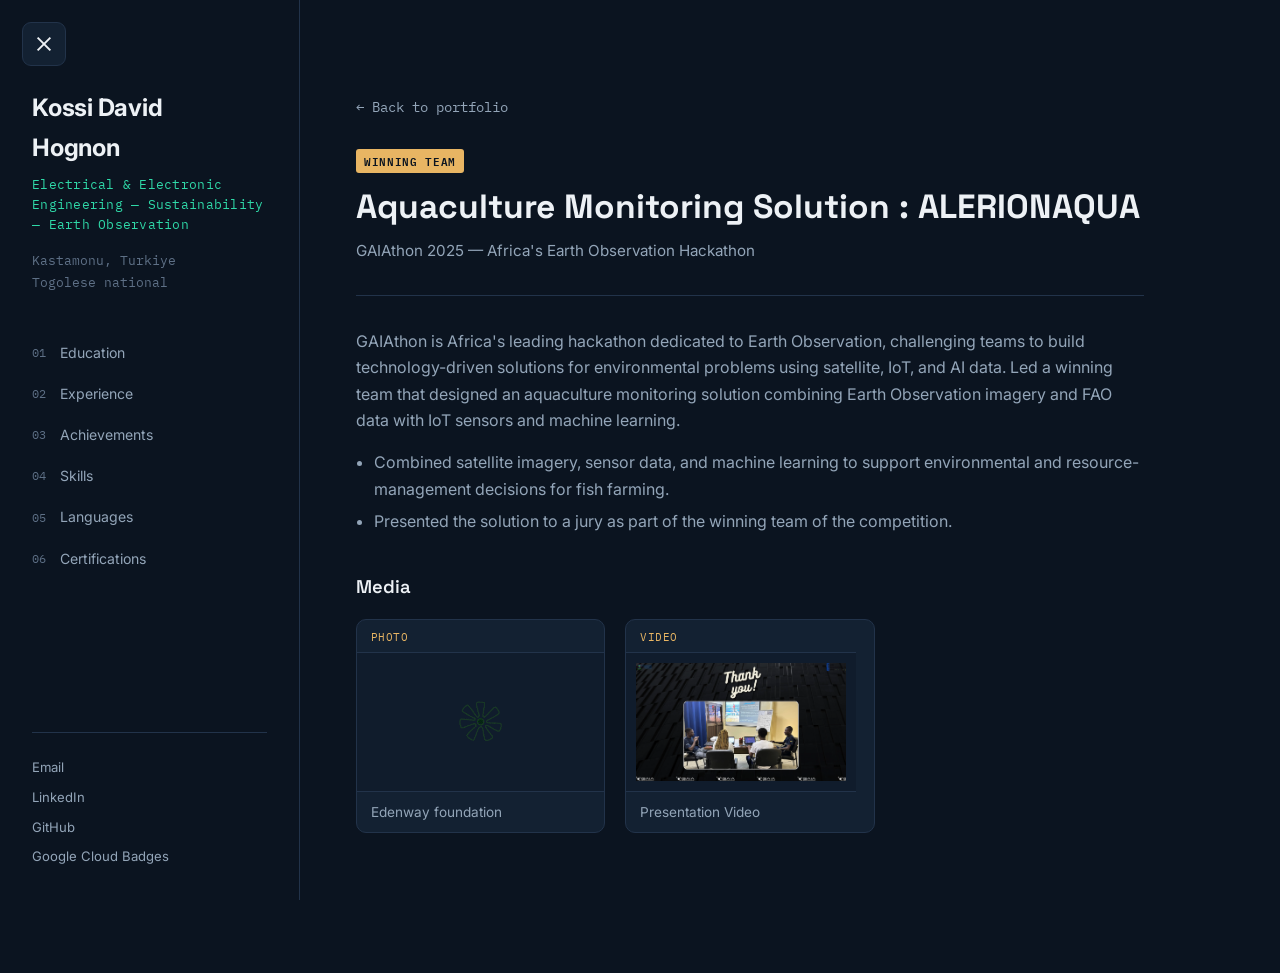
==== achievements/gaiathon.html @ 6235ab83 "V1" ====
<!--
  TEMPLATE — duplicate this file to add a new Achievement detail page.
  1. Rename the file (e.g. achievements/my-award.html)
  2. Replace all placeholder text below
  3. Duplicate .media-box blocks as needed (type: image / video / doc)
  4. Add a matching <a class="a-card"> card in ../index.html
-->
<!DOCTYPE html>
<html lang="en">
<head>
<meta charset="UTF-8">
<meta name="viewport" content="width=device-width, initial-scale=1.0">
<title>Aquaculture Monitoring Solution — Kossi David Hognon</title>
<link rel="preconnect" href="https://fonts.googleapis.com">
<link rel="preconnect" href="https://fonts.gstatic.com" crossorigin>
<link href="https://fonts.googleapis.com/css2?family=Space+Grotesk:wght@400;500;600;700&family=Inter:wght@400;500;600;700&family=IBM+Plex+Mono:wght@400;500;600&display=swap" rel="stylesheet">
<link rel="stylesheet" href="../assets/style.css">
</head>
<body>

<button class="nav-toggle" id="navToggle" aria-label="Toggle menu"><span class="bar"></span></button>
<div class="nav-overlay" id="navOverlay"></div>

<aside class="sidebar">
  <div>
    <div class="side-name">Kossi David<br>Hognon</div>
    <div class="side-role">Electrical &amp; Electronic<br>Engineering — Sustainability<br>— Earth Observation</div>
    <div class="side-loc">Kastamonu, Turkiye<br>Togolese national</div>
  </div>
  <nav class="side-nav" aria-label="Section navigation">
    <a class="nav-link" href="../index.html#education"><span class="nav-num mono">01</span>Education</a>
    <a class="nav-link" href="../index.html#experience"><span class="nav-num mono">02</span>Experience</a>
    <a class="nav-link" href="../index.html#achievements"><span class="nav-num mono">03</span>Achievements</a>
    <a class="nav-link" href="../index.html#skills"><span class="nav-num mono">04</span>Skills</a>
    <a class="nav-link" href="../index.html#languages"><span class="nav-num mono">05</span>Languages</a>
    <a class="nav-link" href="../index.html#certifications"><span class="nav-num mono">06</span>Certifications</a>
  </nav>
  <div class="side-links">
    <a href="mailto:hognonkossidavid@gmail.com">Email</a>
    <a href="https://www.linkedin.com/in/kossi-david-hognon-HKDE" target="_blank" rel="noopener">LinkedIn</a>
    <a href="https://github.com/KDAVID9h" target="_blank" rel="noopener">GitHub</a>
    <a href="https://www.cloudskillsboost.google/public_profiles/a89cb5a3-7dd9-403b-bd8d-7f27a6b60dd8" target="_blank" rel="noopener">Google Cloud Badges</a>
  </div>
</aside>

<main>
  <a class="back-link" href="../index.html#achievements">&larr; Back to portfolio</a>

  <div class="detail-head">
    <span class="a-badge">Winning Team</span>
    <h1>Aquaculture Monitoring Solution : ALERIONAQUA</h1>
    <div class="detail-meta">GAIAthon 2025 — Africa's Earth Observation Hackathon</div>
  </div>

  <div class="detail-body">
    <p>GAIAthon is Africa's leading hackathon dedicated to Earth Observation, challenging teams to build technology-driven solutions for environmental problems using satellite, IoT, and AI data. Led a winning team that designed an aquaculture monitoring solution combining Earth Observation imagery and FAO data with IoT sensors and machine learning.</p>
    <ul class="bullets">
      <li>Combined satellite imagery, sensor data, and machine learning to support environmental and resource-management decisions for fish farming.</li>
      <li>Presented the solution to a jury as part of the winning team of the competition.</li>
    </ul>
  </div>

  <h2 class="media-title">Media</h2>
  <p></p>
<!--  <p class="media-hint">Click a box to view full size. Replace data-src with your file path once uploaded; leave empty to keep the placeholder.</p>-->
  <div class="media-grid">

    <button class="media-box" data-type="image" data-src="../assets/images/de.jpg" data-caption="After a meticulous evaluation of the work by a demanding jury, we ranked second at the national level.">
      <span class="media-type-tag mono">Photo</span>
      <span class="media-thumb">
        <img src="../assets/images/edenwayLogo.gif" alt="">
<!--        <svg width="40" height="40" viewBox="0 0 24 24" fill="none" class="placeholder-icon"><rect x="3" y="4" width="18" height="16" rx="2" stroke="currentColor" stroke-width="1.4"/><circle cx="8.5" cy="9.5" r="1.5" stroke="currentColor" stroke-width="1.4"/><path d="M21 16l-5.5-5.5L7 19" stroke="currentColor" stroke-width="1.4" stroke-linecap="round" stroke-linejoin="round"/></svg>-->
      </span>
      <span class="media-caption">Edenway foundation</span>
    </button>

    <button class="media-box" data-type="video" data-src="../assets/videos/AlerionAqua_Presentation.mp4" data-caption=".">
      <span class="media-type-tag mono">Video</span>
      <span class="media-thumb">
        <img src="../assets/images/alv.png">
<!--        <svg width="40" height="40" viewBox="0 0 24 24" fill="none" class="placeholder-icon"><rect x="3" y="5" width="18" height="14" rx="2" stroke="currentColor" stroke-width="1.4"/><path d="M10 9l5 3-5 3V9z" stroke="currentColor" stroke-width="1.4" stroke-linejoin="round"/></svg>-->
      </span>
      <span class="media-caption">Presentation Video</span>
    </button>

<!--    <button class="media-box" data-type="doc" data-src="" data-caption="[Describe this document]">-->
<!--      <span class="media-type-tag mono">Document</span>-->
<!--      <span class="media-thumb">-->
<!--        <svg width="40" height="40" viewBox="0 0 24 24" fill="none" class="placeholder-icon"><path d="M7 3h7l4 4v14H7V3z" stroke="currentColor" stroke-width="1.4" stroke-linejoin="round"/><path d="M14 3v4h4" stroke="currentColor" stroke-width="1.4" stroke-linejoin="round"/><path d="M9 13h6M9 16h6" stroke="currentColor" stroke-width="1.4" stroke-linecap="round"/></svg>-->
<!--      </span>-->
<!--      <span class="media-caption">[Describe this document]</span>-->
<!--    </button>-->

  </div>
</main>

<div class="lightbox" id="lightbox">
  <button class="lightbox-close" id="lightboxClose" aria-label="Close">
    <svg width="18" height="18" viewBox="0 0 18 18" fill="none"><path d="M4 4l10 10M14 4L4 14" stroke="#EDF1F5" stroke-width="1.6" stroke-linecap="round"/></svg>
  </button>
  <div class="lightbox-content"></div>
  <div class="lightbox-caption"></div>
</div>

<script src="../assets/main.js" defer></script>
</body>
</html>
---- assets/style.css ----
/* =========================================================
   Kossi David Hognon — Portfolio
   Shared stylesheet for index.html and all sub-pages.
   Design tokens live in :root — change once, applies everywhere.
   ========================================================= */

:root{
  --bg:#0B1420;
  --bg-raise:#101C2C;
  --bg-card:#132132;
  --ink:#EDF1F5;
  --ink-soft:#93A5B8;
  --ink-faint:#5E7086;
  --line:#22334A;
  --teal:#2FD9A8;
  --teal-dim:#2FD9A81A;
  --gold:#E8B563;
  --gold-dim:#E8B5631A;
  --sidebar-w:300px;
}
*{box-sizing:border-box;}
html{scroll-behavior:smooth;}
body{
  margin:0;
  background:var(--bg);
  color:var(--ink);
  font-family:'Inter', sans-serif;
  line-height:1.65;
  -webkit-font-smoothing:antialiased;
}
a{color:var(--teal); text-decoration:none;}
a:hover{text-decoration:underline;}
a:focus-visible, button:focus-visible{outline:2px solid var(--teal); outline-offset:3px; border-radius:2px;}
h1,h2,h3{font-family:'Space Grotesk', sans-serif; color:var(--ink); margin:0;}
.mono{font-family:'IBM Plex Mono', monospace;}
::selection{background:var(--teal-dim); color:var(--ink);}
img,video{max-width:100%; display:block;}

/* ---------------------------------------------------------
   Nav toggle (hamburger -> X) + overlay + off-canvas sidebar
   Same drawer behaviour on every breakpoint: unified, scalable.
   --------------------------------------------------------- */
.nav-toggle{
  position:fixed; top:22px; left:22px; z-index:70;
  width:44px; height:44px; border-radius:9px;
  background:var(--bg-card); border:1px solid var(--line);
  display:flex; align-items:center; justify-content:center;
  cursor:pointer; padding:0;
}
.nav-toggle .bar{
  display:block; width:18px; height:2px; background:var(--ink);
  position:relative; transition:background .2s ease;
}
.nav-toggle .bar::before, .nav-toggle .bar::after{
  content:""; position:absolute; left:0; width:18px; height:2px;
  background:var(--ink); transition:transform .2s ease, top .2s ease;
}
.nav-toggle .bar::before{top:-6px;}
.nav-toggle .bar::after{top:6px;}
body.nav-open .nav-toggle .bar{background:transparent;}
body.nav-open .nav-toggle .bar::before{transform:rotate(45deg); top:0;}
body.nav-open .nav-toggle .bar::after{transform:rotate(-45deg); top:0;}

.nav-overlay{
  position:fixed; inset:0; background:rgba(6,10,16,.6);
  opacity:0; pointer-events:none; transition:opacity .25s ease; z-index:55;
}
body.nav-open .nav-overlay{opacity:1; pointer-events:auto;}

.sidebar{
  position:fixed; top:0; left:0; height:100vh;
  width:var(--sidebar-w); max-width:85vw;
  background:var(--bg); border-right:1px solid var(--line);
  overflow-y:auto; z-index:60;
  transform:translateX(-100%);
  transition:transform .28s ease;
  padding:88px 32px 32px;
  display:flex; flex-direction:column;
}
body.nav-open .sidebar{transform:translateX(0);}

.side-name{font-size:1.5rem; font-weight:700; letter-spacing:-0.01em;}
.side-role{margin-top:8px; font-size:0.82rem; color:var(--teal); font-family:'IBM Plex Mono', monospace; letter-spacing:0.02em; line-height:1.5;}
.side-loc{margin-top:16px; font-size:0.82rem; color:var(--ink-faint); font-family:'IBM Plex Mono', monospace;}

nav.side-nav{margin-top:40px; display:flex; flex-direction:column; gap:4px;}
.nav-link{color:var(--ink-soft); font-size:0.88rem; padding:7px 0; display:flex; align-items:center; gap:10px; transition:color .15s ease;}
.nav-link:hover{color:var(--ink); text-decoration:none;}
.nav-link .nav-num{font-family:'IBM Plex Mono', monospace; font-size:0.72rem; color:var(--ink-faint); width:18px;}
.nav-link:hover .nav-num{color:var(--teal);}

.side-links{margin-top:auto; padding-top:24px; display:flex; flex-direction:column; gap:8px; font-size:0.82rem; border-top:1px solid var(--line);}
.side-links a{color:var(--ink-soft);}
.side-links a:hover{color:var(--teal);}

/* ---------------------------------------------------------
   Main content — centered column, independent of sidebar
   (sidebar is an overlay drawer, so main never needs to shift)
   --------------------------------------------------------- */
main{
  max-width:900px;
  margin:0 auto;
  padding:0 56px 100px;
}
@media (max-width:640px){
  main{padding:0 24px 80px;}
  .sidebar{padding:88px 24px 24px;}
}

/* Desktop (>880px): open drawer pushes content aside instead of overlaying it,
   and the dark backdrop is not needed since nothing is being blocked. */
@media (min-width:881px){
  main{margin-left:0; transition:margin-left .28s ease;}
  body.nav-open main{margin-left:var(--sidebar-w);}
  .nav-overlay{display:none;}
}
/* Mobile (<=880px): drawer overlays content, backdrop blocks background clicks. */
@media (max-width:880px){
  main{margin-left:0 !important;}
}

/* Hero (index only) */
.hero{padding:96px 0 64px; border-bottom:1px solid var(--line);}
.hero-eyebrow{font-family:'IBM Plex Mono', monospace; font-size:0.8rem; color:var(--gold); letter-spacing:0.06em; text-transform:uppercase;}
.hero h1{margin-top:18px; font-size:2.9rem; font-weight:700; line-height:1.15; max-width:680px; letter-spacing:-0.015em;}
.hero h1 .accent{color:var(--teal);}
.hero p.lede{margin-top:24px; max-width:600px; color:var(--ink-soft); font-size:1.08rem;}
@media (max-width:640px){ .hero{padding:72px 0 40px;} .hero h1{font-size:2.1rem;} }

.stat-row{margin-top:44px; display:flex; gap:48px; flex-wrap:wrap;}
.stat{display:flex; flex-direction:column;}
.stat-num{font-family:'Space Grotesk', sans-serif; font-size:2rem; font-weight:700; color:var(--teal);}
.stat-label{margin-top:4px; font-size:0.78rem; color:var(--ink-faint); font-family:'IBM Plex Mono', monospace; letter-spacing:0.02em; max-width:140px;}

/* Sections */
section{padding:64px 0; border-bottom:1px solid var(--line); scroll-margin-top:24px;}
section:last-of-type{border-bottom:none;}
.section-head{display:flex; align-items:baseline; gap:14px; margin-bottom:36px;}
.section-num{font-family:'IBM Plex Mono', monospace; font-size:0.82rem; color:var(--gold);}
h2.section-title{font-size:1.7rem; font-weight:600;}

/* Timeline (education + experience) */
.timeline{position:relative; padding-left:28px;}
.timeline::before{content:""; position:absolute; left:5px; top:6px; bottom:6px; width:1px; background:var(--line);}
.t-entry{position:relative; padding-bottom:20px; margin-bottom:16px;}
.t-entry:last-child{margin-bottom:0;}
.t-entry::before{content:""; position:absolute; left:-28px; top:5px; width:9px; height:9px; border-radius:50%; background:var(--bg); border:2px solid var(--teal); z-index:1;}
.t-head{display:flex; justify-content:space-between; flex-wrap:wrap; gap:8px; margin-bottom:4px;}
.t-title{font-weight:600; font-size:1.04rem; color:var(--ink);}
.t-date{font-family:'IBM Plex Mono', monospace; font-size:0.78rem; color:var(--ink-faint); white-space:nowrap;}
.t-org{color:var(--ink-soft); font-size:0.92rem; margin-bottom:10px;}
ul.bullets{margin:0; padding-left:18px; color:var(--ink-soft); font-size:0.95rem;}
ul.bullets li{margin-bottom:6px;}
ul.bullets li em{color:var(--gold); font-style:normal;}

/* Clickable entry/card wrapper (links to a detail sub-page) */
.entry-link{
  display:block; text-decoration:none; color:inherit;
  border-radius:8px; padding:14px 16px; margin:-14px -16px 16px;
  transition:background .15s ease;
}
.entry-link:hover{background:var(--bg-card);}
.entry-link:hover .t-title, .entry-link:hover h3{color:var(--teal);}
.view-more{
  display:inline-flex; align-items:center; gap:6px;
  margin-top:10px; font-size:0.8rem; color:var(--teal);
  font-family:'IBM Plex Mono', monospace;
}
.view-more svg{transition:transform .15s ease;}
.entry-link:hover .view-more svg{transform:translateX(3px);}

/* Achievement cards */
.achievements{display:flex; flex-direction:column; gap:20px;}
.a-card{
  background:var(--bg-card); border:1px solid var(--line); border-radius:10px;
  display:grid; grid-template-columns:84px 1fr; overflow:hidden;
  text-decoration:none; color:inherit; transition:border-color .15s ease, transform .15s ease;
}
.a-card:hover{border-color:var(--teal); transform:translateY(-2px);}
.a-num{
  display:flex; align-items:center; justify-content:center;
  font-family:'Space Grotesk', sans-serif; font-size:2.4rem; font-weight:700; color:var(--teal);
  background:linear-gradient(180deg, var(--teal-dim), transparent); border-right:1px solid var(--line);
}
.a-body{padding:28px 28px 28px 26px;}
.a-badge{
  font-family:'IBM Plex Mono', monospace; font-size:0.68rem; letter-spacing:0.06em; text-transform:uppercase;
  color:#0B1420; background:var(--gold); padding:3px 8px; border-radius:3px;
  display:inline-block; margin-bottom:10px; font-weight:600;
}
.a-card h3{font-size:1.2rem; font-weight:600; margin-bottom:3px;}
.a-org{color:var(--ink-soft); font-size:0.9rem; margin-bottom:12px;}
@media (max-width:640px){
  .a-card{grid-template-columns:56px 1fr;}
  .a-num{font-size:1.5rem;}
  .a-body{padding:22px 22px 22px 18px;}
}

/* Skills */
.skill-group{margin-bottom:26px;}
.skill-group:last-child{margin-bottom:0;}
.skill-group-label{font-family:'IBM Plex Mono', monospace; font-size:0.76rem; color:var(--ink-faint); margin-bottom:12px; letter-spacing:0.04em; text-transform:uppercase;}
.tag-row{display:flex; flex-wrap:wrap; gap:9px;}
.tag{font-size:0.85rem; border:1px solid var(--line); color:var(--ink-soft); padding:6px 13px; border-radius:20px; background:var(--bg-raise); transition:border-color .15s ease, color .15s ease;}
.tag:hover{border-color:var(--teal); color:var(--ink);}

/* Languages */
.lang-grid{display:grid; grid-template-columns:repeat(auto-fit, minmax(170px, 1fr)); gap:28px;}
.lang-card{display:flex; flex-direction:column; align-items:center; text-align:center; padding:24px 16px; background:var(--bg-card); border:1px solid var(--line); border-radius:10px;}
.ring-wrap{position:relative; width:104px; height:104px;}
.ring-wrap svg{transform:rotate(-90deg);}
.ring-bg{fill:none; stroke:var(--line); stroke-width:7;}
.ring-fg{fill:none; stroke:var(--teal); stroke-width:7; stroke-linecap:round;}
.ring-label{position:absolute; inset:0; display:flex; align-items:center; justify-content:center; font-family:'Space Grotesk', sans-serif; font-weight:700; font-size:1.15rem;}
.lang-name{margin-top:14px; font-weight:600;}
.lang-level{margin-top:3px; font-family:'IBM Plex Mono', monospace; font-size:0.74rem; color:var(--ink-faint);}

/* Certifications */
ul.cert-list{list-style:none; margin:0; padding:0;}
ul.cert-list li{display:flex; align-items:flex-start; gap:14px; padding:14px 0; border-bottom:1px solid var(--line); font-size:0.95rem;}
ul.cert-list li:last-child{border-bottom:none;}
ul.cert-list li svg{flex-shrink:0; margin-top:3px;}
ul.cert-list li .cert-tag{display:block; font-family:'IBM Plex Mono', monospace; font-size:0.7rem; color:var(--gold); margin-bottom:2px; letter-spacing:0.03em;}
ul.cert-list li .cert-body{color:var(--ink-soft);}

/* Footer */
footer{padding:56px 0 24px; display:flex; justify-content:space-between; align-items:center; flex-wrap:wrap; gap:16px;}
.footer-cta{display:inline-flex; align-items:center; gap:10px; padding:12px 22px; background:var(--teal); color:#06251C; font-weight:600; border-radius:6px; font-size:0.92rem;}
.footer-cta:hover{text-decoration:none; background:#3EEBBA;}
.footer-meta{font-family:'IBM Plex Mono', monospace; font-size:0.72rem; color:var(--ink-faint);}

/* ---------------------------------------------------------
   Detail sub-pages (experience/*.html, achievements/*.html)
   --------------------------------------------------------- */
.back-link{
  display:inline-flex; align-items:center; gap:8px;
  margin-top:96px; font-size:0.85rem; color:var(--ink-soft);
  font-family:'IBM Plex Mono', monospace;
}
.back-link:hover{color:var(--teal); text-decoration:none;}

.detail-head{margin-top:28px; padding-bottom:32px; border-bottom:1px solid var(--line);}
.detail-head .a-badge{margin-bottom:14px;}
.detail-head h1{font-size:2.1rem; font-weight:700; line-height:1.2;}
.detail-meta{margin-top:10px; color:var(--ink-soft); font-size:0.95rem;}
.detail-meta .dates{font-family:'IBM Plex Mono', monospace; color:var(--ink-faint); font-size:0.82rem; display:block; margin-top:4px;}

.detail-body{padding:32px 0; color:var(--ink-soft); font-size:1rem;}
.detail-body p{margin:0 0 16px;}
.detail-body ul.bullets{font-size:1rem;}

.media-title{font-size:1.15rem; font-weight:600; margin-bottom:6px;}
.media-hint{color:var(--ink-faint); font-size:0.82rem; margin-bottom:20px;}

.media-grid{display:grid; grid-template-columns:repeat(auto-fill, minmax(220px,1fr)); gap:20px; padding-bottom:40px;}
.media-box{
  background:var(--bg-card); border:1px solid var(--line); border-radius:10px;
  padding:0; overflow:hidden; text-align:left; cursor:pointer; color:inherit;
  display:flex; flex-direction:column; transition:border-color .15s ease, transform .15s ease;
  font-family:inherit; width:100%;
}
.media-box:hover{border-color:var(--teal); transform:translateY(-2px);}
.media-type-tag{font-family:'IBM Plex Mono', monospace; font-size:0.66rem; color:var(--gold); text-transform:uppercase; letter-spacing:0.04em; padding:10px 14px 0;}
.media-thumb{
  height:140px; display:flex; align-items:center; justify-content:center;
  background:var(--bg-raise); border-bottom:1px solid var(--line); border-top:1px solid var(--line); margin-top:8px;
  overflow:hidden;
}
.media-thumb img, .media-thumb video{width:100%; height:100%; object-fit:contain; padding:10px;}
.media-thumb .placeholder-icon{color:var(--ink-faint);}
.media-caption{padding:12px 14px; font-size:0.85rem; color:var(--ink-soft);}

/* Lightbox */
.lightbox{
  position:fixed; inset:0; background:rgba(6,10,16,.94);
  display:flex; flex-direction:column; align-items:center; justify-content:center;
  opacity:0; pointer-events:none; transition:opacity .2s ease; z-index:200; padding:32px;
}
.lightbox.open{opacity:1; pointer-events:auto;}
.lightbox-content{max-width:min(900px,90vw); max-height:70vh; display:flex; align-items:center; justify-content:center;}
.lightbox-content img, .lightbox-content video{max-width:100%; max-height:70vh; border-radius:8px;}
.lightbox-content iframe{width:min(900px,90vw); height:70vh; border:none; border-radius:8px; background:#fff;}
.lightbox-content .placeholder-icon{color:var(--ink-faint); transform:scale(2.4);}
.lightbox-caption{margin-top:20px; color:var(--ink-soft); font-size:0.92rem; text-align:center; max-width:600px;}
.lightbox-close{
  position:absolute; top:24px; right:24px; width:40px; height:40px; border-radius:8px;
  background:var(--bg-card); border:1px solid var(--line); display:flex; align-items:center; justify-content:center; cursor:pointer;
}
.lightbox-close:hover{border-color:var(--teal);}

@media (prefers-reduced-motion: reduce){
  html{scroll-behavior:auto;}
  .sidebar, .nav-overlay, .lightbox, .a-card, .media-box{transition:none;}
}
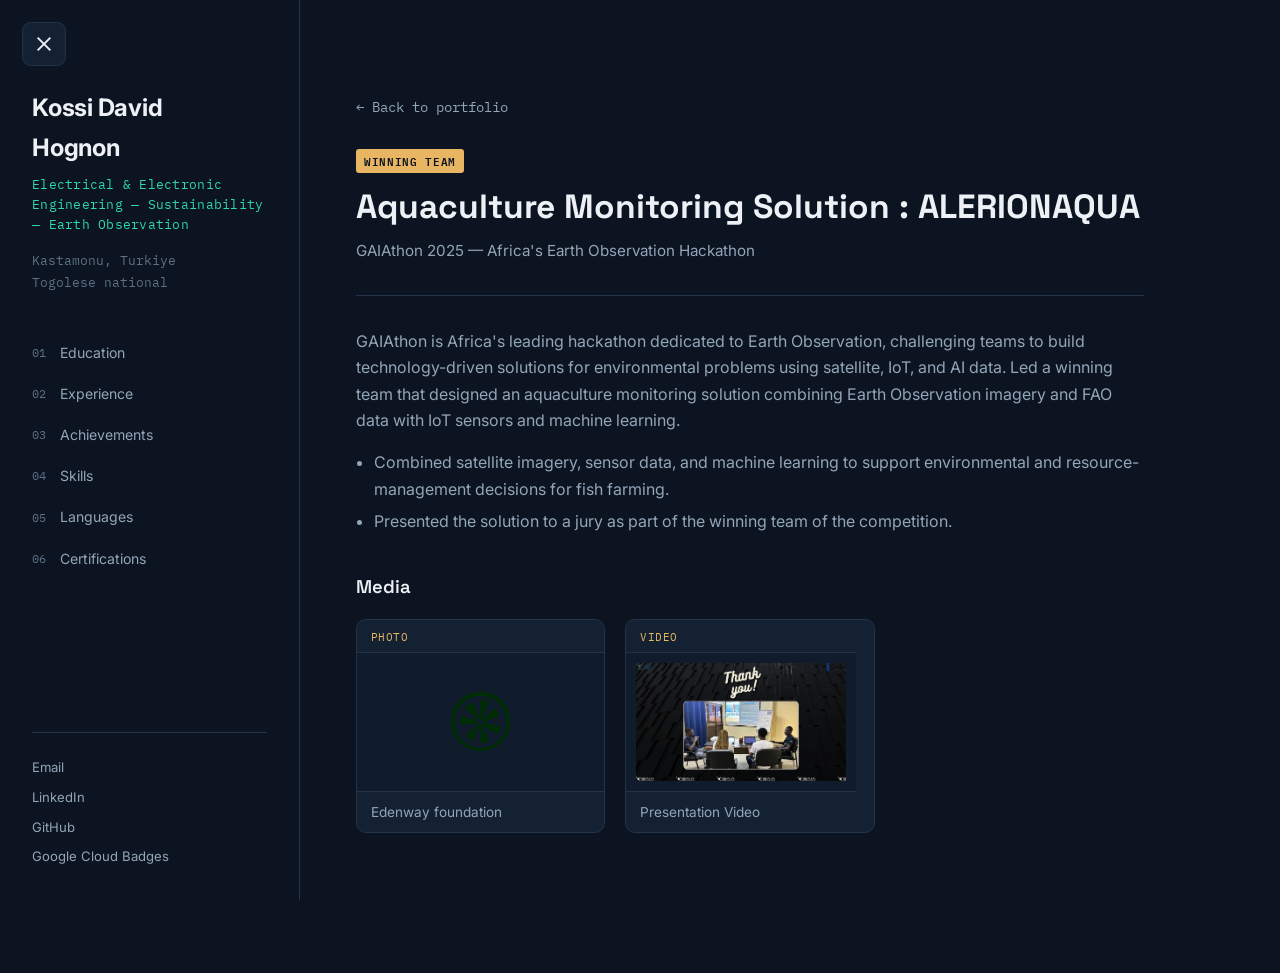
==== commit 1c01017d: "Logo" ====
--- a/achievements/gaiathon.html
+++ b/achievements/gaiathon.html
@@ -11,6 +11,7 @@
 <meta charset="UTF-8">
 <meta name="viewport" content="width=device-width, initial-scale=1.0">
 <title>Aquaculture Monitoring Solution — Kossi David Hognon</title>
+  <link rel="icon" type="image/svg+xml" href="../assets/images/favicon.svg">
 <link rel="preconnect" href="https://fonts.googleapis.com">
 <link rel="preconnect" href="https://fonts.gstatic.com" crossorigin>
 <link href="https://fonts.googleapis.com/css2?family=Space+Grotesk:wght@400;500;600;700&family=Inter:wght@400;500;600;700&family=IBM+Plex+Mono:wght@400;500;600&display=swap" rel="stylesheet">
--- a/assets/style.css
+++ b/assets/style.css
@@ -268,7 +268,20 @@
 }
 .media-thumb img, .media-thumb video{width:100%; height:100%; object-fit:contain; padding:10px;}
 .media-thumb .placeholder-icon{color:var(--ink-faint);}
-.media-caption{padding:12px 14px; font-size:0.85rem; color:var(--ink-soft);}
+/*.media-caption{padding:12px 14px; font-size:0.85rem; color:var(--ink-soft);}*/
+.media-caption{
+  padding:12px 14px;
+  font-size:0.85rem;
+  color:var(--ink-soft);
+  max-height:76px;
+  overflow-y:auto;
+  scrollbar-width:thin;
+  scrollbar-color:var(--line) transparent;
+}
+.media-caption::-webkit-scrollbar{width:6px;}
+.media-caption::-webkit-scrollbar-track{background:transparent;}
+.media-caption::-webkit-scrollbar-thumb{background:var(--line); border-radius:3px;}
+.media-caption::-webkit-scrollbar-thumb:hover{background:var(--ink-faint);}
 
 /* Lightbox */
 .lightbox{
